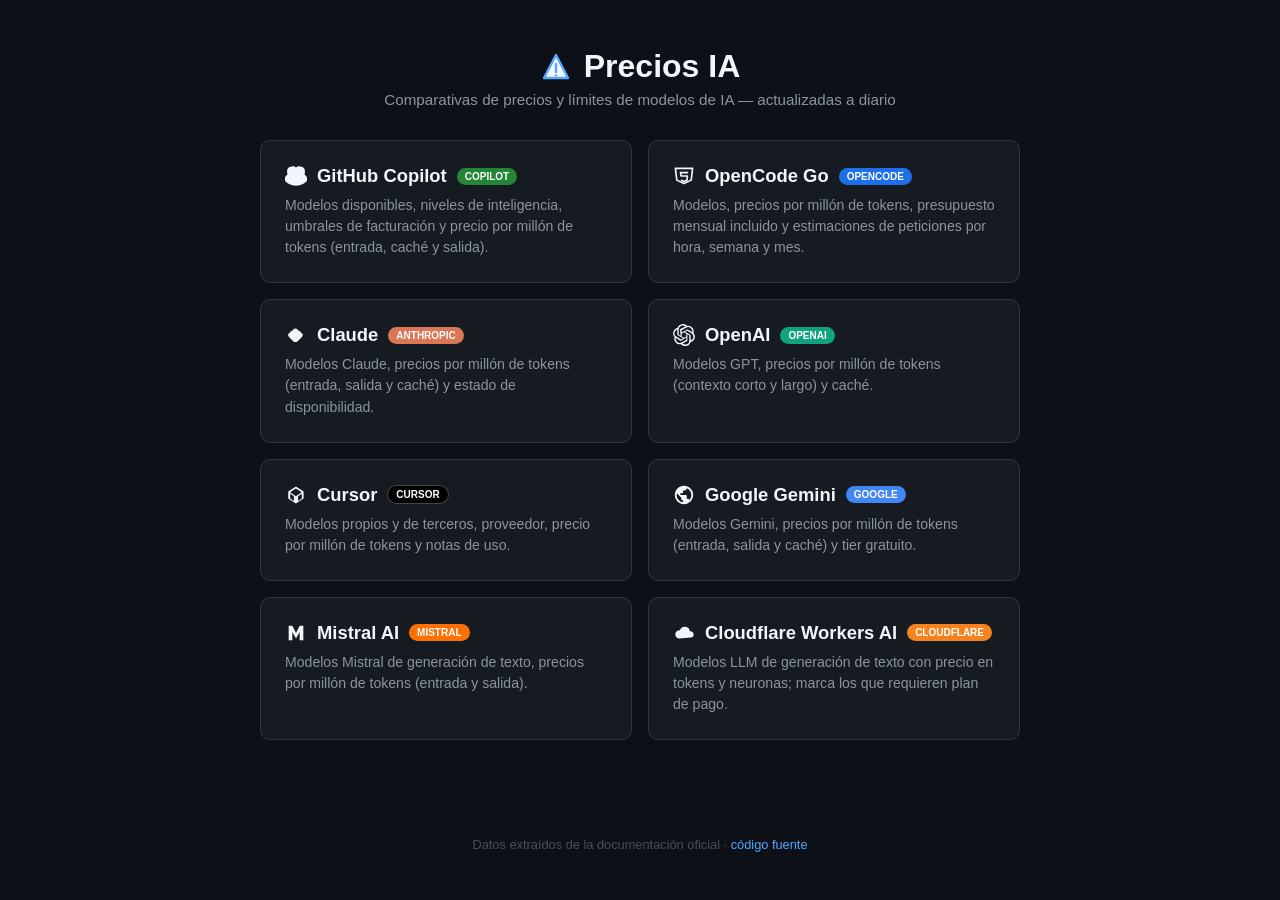
==== index.html @ 883287f6 "añadimos mistral y cloudflare" ====
<!DOCTYPE html>
<html lang="es">
<head>
<meta charset="utf-8">
<meta name="viewport" content="width=device-width, initial-scale=1">
<title>Precios IA</title>
<style>
  :root { color-scheme: dark light; }
  * { box-sizing: border-box; }
  body { font-family: -apple-system, BlinkMacSystemFont, "Segoe UI", Roboto, Helvetica, Arial, sans-serif;
         margin: 0; padding: 48px 24px; background: #0d1117; color: #c9d1d9;
         display: flex; flex-direction: column; align-items: center; min-height: 100vh; }
  h1 { font-size: 2rem; margin: 0 0 6px; color: #f0f6fc; display: flex; align-items: center; gap: 12px; }
  .subtitle { margin: 0 0 32px; color: #8b949e; font-size: 0.95rem; }
  .grid { display: grid; gap: 16px; grid-template-columns: repeat(auto-fit, minmax(300px, 1fr)); width: 100%; max-width: 760px; }
  a.card { display: block; padding: 24px; background: #161b22; border: 1px solid #30363d; border-radius: 10px;
           color: #f0f6fc; text-decoration: none; transition: border-color .15s, transform .15s; }
  a.card:hover { border-color: #58a6ff; transform: translateY(-2px); text-decoration: none; }
  a.card h2 { margin: 0 0 8px; font-size: 1.15rem; display: flex; align-items: center; gap: 10px; }
  a.card p { margin: 0; color: #8b949e; font-size: 0.88rem; line-height: 1.5; }
  .badge { font-size: 10px; padding: 3px 8px; border-radius: 12px; text-transform: uppercase; font-weight: bold; color: #fff; }
  .badge-copilot { background: #238636; }
  .badge-opencode { background: #1f6feb; }
  .badge-cursor { background: #000000; border: 1px solid #ffffff44; }
  .badge-google { background: #4285f4; }
  .badge-claude { background: #d97757; }
  .badge-openai { background: #10a37f; }
  .badge-mistral { background: #ff7000; }
  .badge-cloudflare { background: #f6821f; }
  .icon { vertical-align: middle; fill: currentColor; flex-shrink: 0; }
  footer { margin-top: auto; padding-top: 40px; color: #484f58; font-size: 0.8rem; }
  footer a { color: #58a6ff; text-decoration: none; }
  footer a:hover { text-decoration: underline; }
</style>
</head>
<body>
<h1>
  <svg class="icon" height="32" width="32" viewBox="0 0 16 16" fill="none" stroke="#58a6ff" stroke-width="1.2">
    <path d="M2 13.5L8 2l6 11.5H2z" stroke-linejoin="round"/>
    <path d="M8 6.5v4M8 12.2v.1" stroke-linecap="round"/>
  </svg>
  Precios IA
</h1>
<p class="subtitle">Comparativas de precios y límites de modelos de IA — actualizadas a diario</p>

<div class="grid">
  <a class="card" href="./copilot_models.html">
    <h2>
      <svg class="icon" height="22" width="22" viewBox="0 0 16 16">
        <path d="M7.998 15.035c-4.562 0-7.873-2.914-7.998-3.749V9.338c.085-.628.677-1.686 1.588-2.065.013-.07.024-.143.036-.218.029-.183.06-.384.126-.612-.201-.508-.254-1.084-.254-1.656 0-.87.128-1.769.693-2.484.579-.733 1.494-1.124 2.724-1.261 1.206-.134 2.262.034 2.944.765.05.053.096.108.139.165.044-.057.094-.112.143-.165.682-.731 1.738-.899 2.944-.765 1.23.137 2.145.528 2.724 1.261.566.715.693 1.614.693 2.484 0 .572-.053 1.148-.254 1.656.066.228.098.429.126.612.012.076.024.148.037.218.924.385 1.522 1.471 1.591 2.095v1.872c0 .766-3.351 3.795-8.002 3.795Z"/>
      </svg>
      GitHub Copilot
      <span class="badge badge-copilot">Copilot</span>
    </h2>
    <p>Modelos disponibles, niveles de inteligencia, umbrales de facturación y precio por millón de tokens (entrada, caché y salida).</p>
  </a>

  <a class="card" href="./opencode_go_models.html">
    <h2>
      <svg class="icon" height="22" width="22" viewBox="0 0 16 16">
        <path d="M1.75 2.5h12.5l-1 8.5-5.25 2.5L2.75 11l-1-8.5z" fill="none" stroke="currentColor" stroke-width="1.2" stroke-linejoin="round"/>
        <path d="M11 5.5H5.5l.3 2.5h4.7l-.3 3-2.2 1-2.2-1" fill="none" stroke="currentColor" stroke-width="1.2" stroke-linejoin="round"/>
      </svg>
      OpenCode Go
      <span class="badge badge-opencode">OpenCode</span>
    </h2>
    <p>Modelos, precios por millón de tokens, presupuesto mensual incluido y estimaciones de peticiones por hora, semana y mes.</p>
  </a>

  <a class="card" href="./claude_models.html">
    <h2>
      <svg class="icon" height="22" width="22" viewBox="0 0 24 24" fill="currentColor">
        <path d="M17.3 9.2c-.5-1.2-1.6-2-2.9-2.1-.4-1.3-1.6-2.2-3-2.2s-2.6.9-3 2.2c-1.3.1-2.4.9-2.9 2.1-.6.2-1.1.6-1.5 1.1-.9 1.2-.7 2.9.4 3.9l4.5 4.5c.7.7 1.6 1 2.5 1s1.8-.3 2.5-1l4.5-4.5c1.1-1 1.3-2.7.4-3.9-.4-.5-.9-.9-1.5-1.1z"/>
      </svg>
      Claude
      <span class="badge badge-claude">Anthropic</span>
    </h2>
    <p>Modelos Claude, precios por millón de tokens (entrada, salida y caché) y estado de disponibilidad.</p>
  </a>

  <a class="card" href="./openai_models.html">
    <h2>
      <svg class="icon" height="22" width="22" viewBox="0 0 24 24" fill="currentColor">
        <path d="M22.28 9.82a5.98 5.98 0 0 0-.52-4.91 6.05 6.05 0 0 0-6.51-2.9A6.07 6.07 0 0 0 4.98 4.18a5.98 5.98 0 0 0-4 2.9 6.05 6.05 0 0 0 .75 7.1 5.98 5.98 0 0 0 .51 4.91 6.05 6.05 0 0 0 6.51 2.9A5.98 5.98 0 0 0 13.26 24a6.06 6.06 0 0 0 5.77-4.21 5.99 5.99 0 0 0 4-2.9 6.06 6.06 0 0 0-.75-7.07zm-9.02 12.61a4.48 4.48 0 0 1-2.88-1.04l.14-.08 4.78-2.76a.79.79 0 0 0 .39-.68v-6.74l2.02 1.17a.07.07 0 0 1 .04.05v5.58a4.5 4.5 0 0 1-4.49 4.5zm-9.66-4.13a4.47 4.47 0 0 1-.54-3.01l.14.09 4.78 2.76a.77.77 0 0 0 .78 0l5.84-3.37v2.33a.08.08 0 0 1-.03.06L9.74 19.95a4.5 4.5 0 0 1-6.14-1.65zM2.34 7.9a4.49 4.49 0 0 1 2.37-1.97v5.68a.77.77 0 0 0 .39.68l5.83 3.37-2.02 1.16a.08.08 0 0 1-.07 0L4 14.03a4.5 4.5 0 0 1-1.66-6.14zm16.6 3.86-5.83-3.39 2.01-1.16a.08.08 0 0 1 .07 0l4.83 2.79a4.49 4.49 0 0 1-.68 8.1v-5.68a.79.79 0 0 0-.4-.66zm2.01-3.02-.14-.09-4.78-2.78a.78.78 0 0 0-.78 0L9.41 9.24V6.91a.07.07 0 0 1 .03-.06l4.83-2.79a4.49 4.49 0 0 1 6.68 4.66zm-12.64 4.13-2.02-1.16a.08.08 0 0 1-.04-.06V6.1a4.49 4.49 0 0 1 7.37-3.45l-.14.08L8.06 5.5a.79.79 0 0 0-.39.68zm1.1-2.37 2.6-1.5 2.6 1.5v3l-2.6 1.5-2.6-1.5z"/>
      </svg>
      OpenAI
      <span class="badge badge-openai">OpenAI</span>
    </h2>
    <p>Modelos GPT, precios por millón de tokens (contexto corto y largo) y caché.</p>
  </a>

  <a class="card" href="./cursor_models.html">
    <h2>
      <svg class="icon" height="22" width="22" viewBox="0 0 24 24" fill="currentColor">
        <path d="M11.9 2.6 3.5 8.2v7.6l8.4 5.6 8.4-5.6V8.2L11.9 2.6zm0 2.3 6.3 4.2-6.3 4.2-6.3-4.2 6.3-4.2zM5.7 10.7l4 2.6v5.2l-4-2.6v-5.2zm8.6 7.8v-5.2l4-2.6v5.2l-4 2.6z"/>
      </svg>
      Cursor
      <span class="badge badge-cursor">Cursor</span>
    </h2>
    <p>Modelos propios y de terceros, proveedor, precio por millón de tokens y notas de uso.</p>
  </a>

  <a class="card" href="./google_models.html">
    <h2>
      <svg class="icon" height="22" width="22" viewBox="0 0 24 24" fill="currentColor">
        <path d="M12 2C6.48 2 2 6.48 2 12s4.48 10 10 10 10-4.48 10-10S17.52 2 12 2zm-1 17.93c-3.95-.49-7-3.85-7-7.93 0-.62.08-1.21.21-1.79L9 15v1c0 1.1.9 2 2 2v1.93zm6.9-2.54c-.26-.81-1-1.39-1.9-1.39h-1v-3c0-.55-.45-1-1-1H8v-2h2c.55 0 1-.45 1-1V7h2c1.1 0 2-.9 2-2v-.41c2.93 1.19 5 4.06 5 7.41 0 2.08-.8 3.97-2.1 5.39z"/>
      </svg>
      Google Gemini
      <span class="badge badge-google">Google</span>
    </h2>
    <p>Modelos Gemini, precios por millón de tokens (entrada, salida y caché) y tier gratuito.</p>
  </a>

  <a class="card" href="./mistral_models.html">
    <h2>
      <svg class="icon" height="22" width="22" viewBox="0 0 24 24" fill="currentColor">
        <path d="M4 4h4l4 8 4-8h4v16h-4v-9l-4 7-4-7v9H4V4z"/>
      </svg>
      Mistral AI
      <span class="badge badge-mistral">Mistral</span>
    </h2>
    <p>Modelos Mistral de generación de texto, precios por millón de tokens (entrada y salida).</p>
  </a>

  <a class="card" href="./cloudflare_models.html">
    <h2>
      <svg class="icon" height="22" width="22" viewBox="0 0 24 24" fill="currentColor">
        <path d="M7 18a4.5 4.5 0 1 1 .6-8.96A5.5 5.5 0 0 1 18.3 10H19a3.5 3.5 0 0 1 .5 6.96L7 18z"/>
      </svg>
      Cloudflare Workers AI
      <span class="badge badge-cloudflare">Cloudflare</span>
    </h2>
    <p>Modelos LLM de generación de texto con precio en tokens y neuronas; marca los que requieren plan de pago.</p>
  </a>
</div>

<footer>Datos extraídos de la documentación oficial · <a href="https://github.com/">código fuente</a></footer>
</body>
</html>
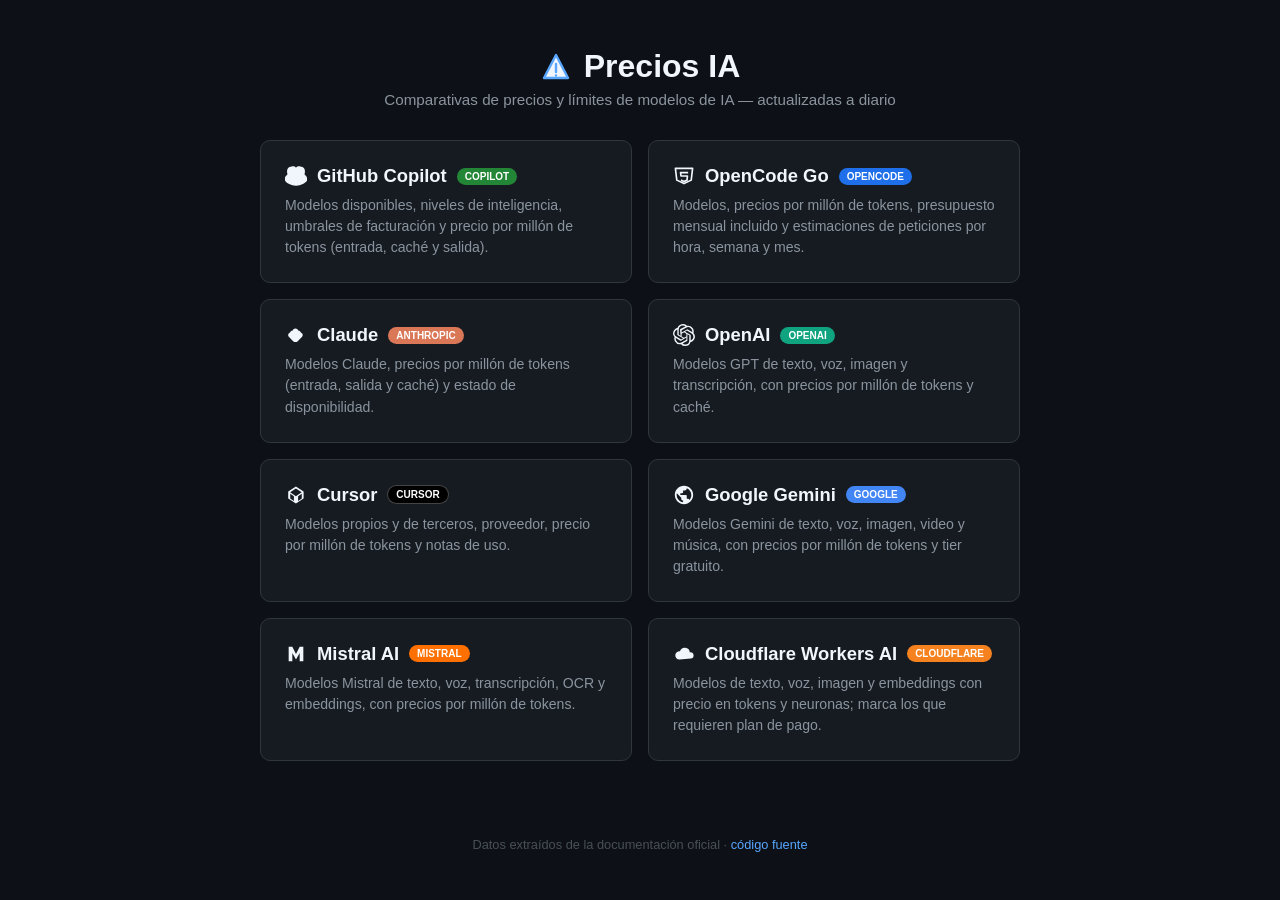
==== commit bb35c855: "clasificamos por tipos de modelo" ====
--- a/index.html
+++ b/index.html
@@ -86,7 +86,7 @@
       OpenAI
       <span class="badge badge-openai">OpenAI</span>
     </h2>
-    <p>Modelos GPT, precios por millón de tokens (contexto corto y largo) y caché.</p>
+    <p>Modelos GPT de texto, voz, imagen y transcripción, con precios por millón de tokens y caché.</p>
   </a>
 
   <a class="card" href="./cursor_models.html">
@@ -108,7 +108,7 @@
       Google Gemini
       <span class="badge badge-google">Google</span>
     </h2>
-    <p>Modelos Gemini, precios por millón de tokens (entrada, salida y caché) y tier gratuito.</p>
+    <p>Modelos Gemini de texto, voz, imagen, video y música, con precios por millón de tokens y tier gratuito.</p>
   </a>
 
   <a class="card" href="./mistral_models.html">
@@ -119,7 +119,7 @@
       Mistral AI
       <span class="badge badge-mistral">Mistral</span>
     </h2>
-    <p>Modelos Mistral de generación de texto, precios por millón de tokens (entrada y salida).</p>
+    <p>Modelos Mistral de texto, voz, transcripción, OCR y embeddings, con precios por millón de tokens.</p>
   </a>
 
   <a class="card" href="./cloudflare_models.html">
@@ -130,7 +130,7 @@
       Cloudflare Workers AI
       <span class="badge badge-cloudflare">Cloudflare</span>
     </h2>
-    <p>Modelos LLM de generación de texto con precio en tokens y neuronas; marca los que requieren plan de pago.</p>
+    <p>Modelos de texto, voz, imagen y embeddings con precio en tokens y neuronas; marca los que requieren plan de pago.</p>
   </a>
 </div>
 
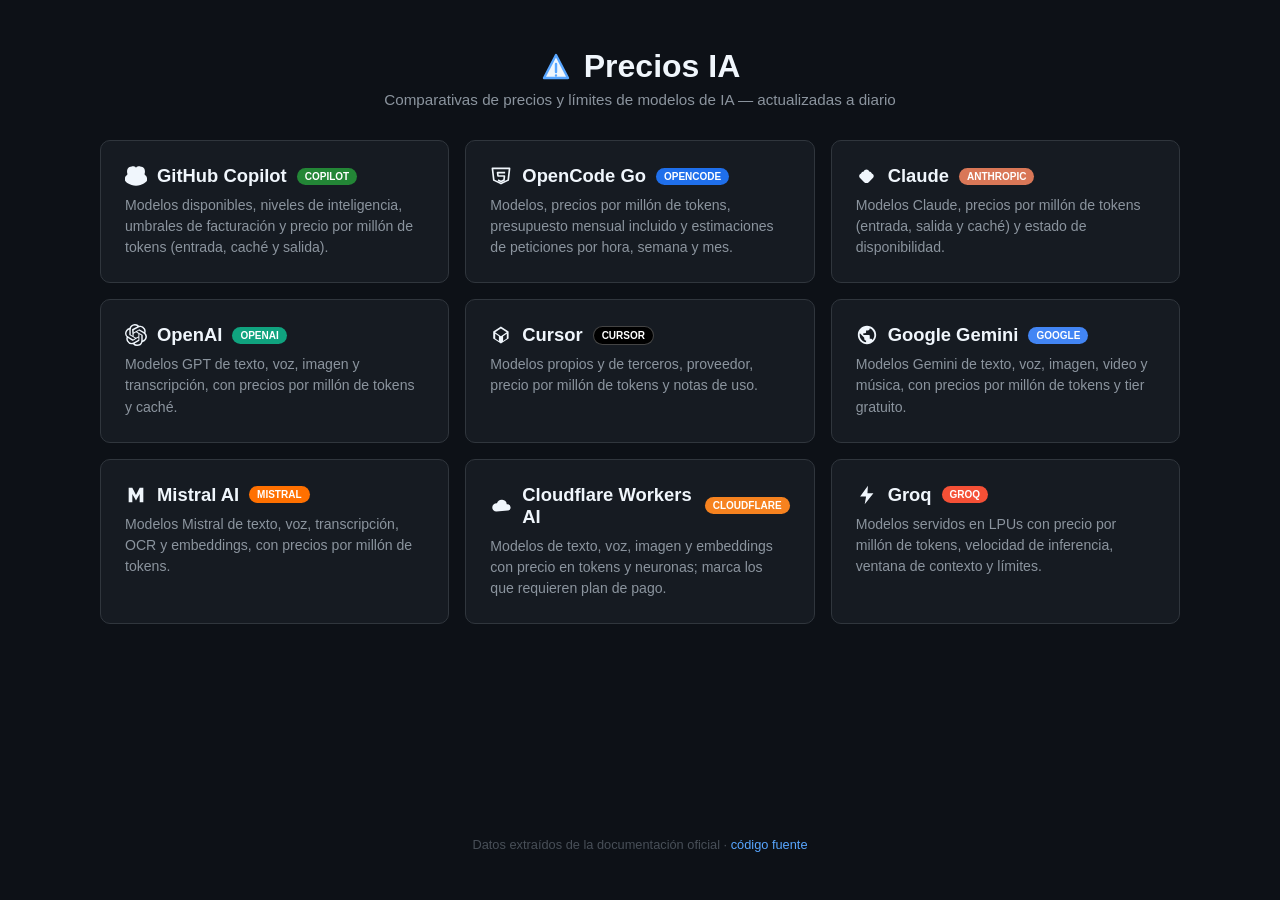
==== commit 171b0f55: "añadimos groq" ====
--- a/index.html
+++ b/index.html
@@ -12,7 +12,8 @@
          display: flex; flex-direction: column; align-items: center; min-height: 100vh; }
   h1 { font-size: 2rem; margin: 0 0 6px; color: #f0f6fc; display: flex; align-items: center; gap: 12px; }
   .subtitle { margin: 0 0 32px; color: #8b949e; font-size: 0.95rem; }
-  .grid { display: grid; gap: 16px; grid-template-columns: repeat(auto-fit, minmax(300px, 1fr)); width: 100%; max-width: 760px; }
+  .grid { display: grid; gap: 16px; grid-template-columns: repeat(auto-fit, minmax(300px, 1fr)); width: 100%; max-width: 1080px; }
+  @media (min-width: 1024px) { .grid { grid-template-columns: repeat(3, 1fr); } }
   a.card { display: block; padding: 24px; background: #161b22; border: 1px solid #30363d; border-radius: 10px;
            color: #f0f6fc; text-decoration: none; transition: border-color .15s, transform .15s; }
   a.card:hover { border-color: #58a6ff; transform: translateY(-2px); text-decoration: none; }
@@ -27,6 +28,7 @@
   .badge-openai { background: #10a37f; }
   .badge-mistral { background: #ff7000; }
   .badge-cloudflare { background: #f6821f; }
+  .badge-groq { background: #f55036; }
   .icon { vertical-align: middle; fill: currentColor; flex-shrink: 0; }
   footer { margin-top: auto; padding-top: 40px; color: #484f58; font-size: 0.8rem; }
   footer a { color: #58a6ff; text-decoration: none; }
@@ -132,6 +134,17 @@
     </h2>
     <p>Modelos de texto, voz, imagen y embeddings con precio en tokens y neuronas; marca los que requieren plan de pago.</p>
   </a>
+
+  <a class="card" href="./groq_models.html">
+    <h2>
+      <svg class="icon" height="22" width="22" viewBox="0 0 24 24" fill="currentColor">
+        <path d="M13 2 4.5 13.5H11L9.5 22 19 10h-6.5L13 2z"/>
+      </svg>
+      Groq
+      <span class="badge badge-groq">Groq</span>
+    </h2>
+    <p>Modelos servidos en LPUs con precio por millón de tokens, velocidad de inferencia, ventana de contexto y límites.</p>
+  </a>
 </div>
 
 <footer>Datos extraídos de la documentación oficial · <a href="https://github.com/">código fuente</a></footer>
